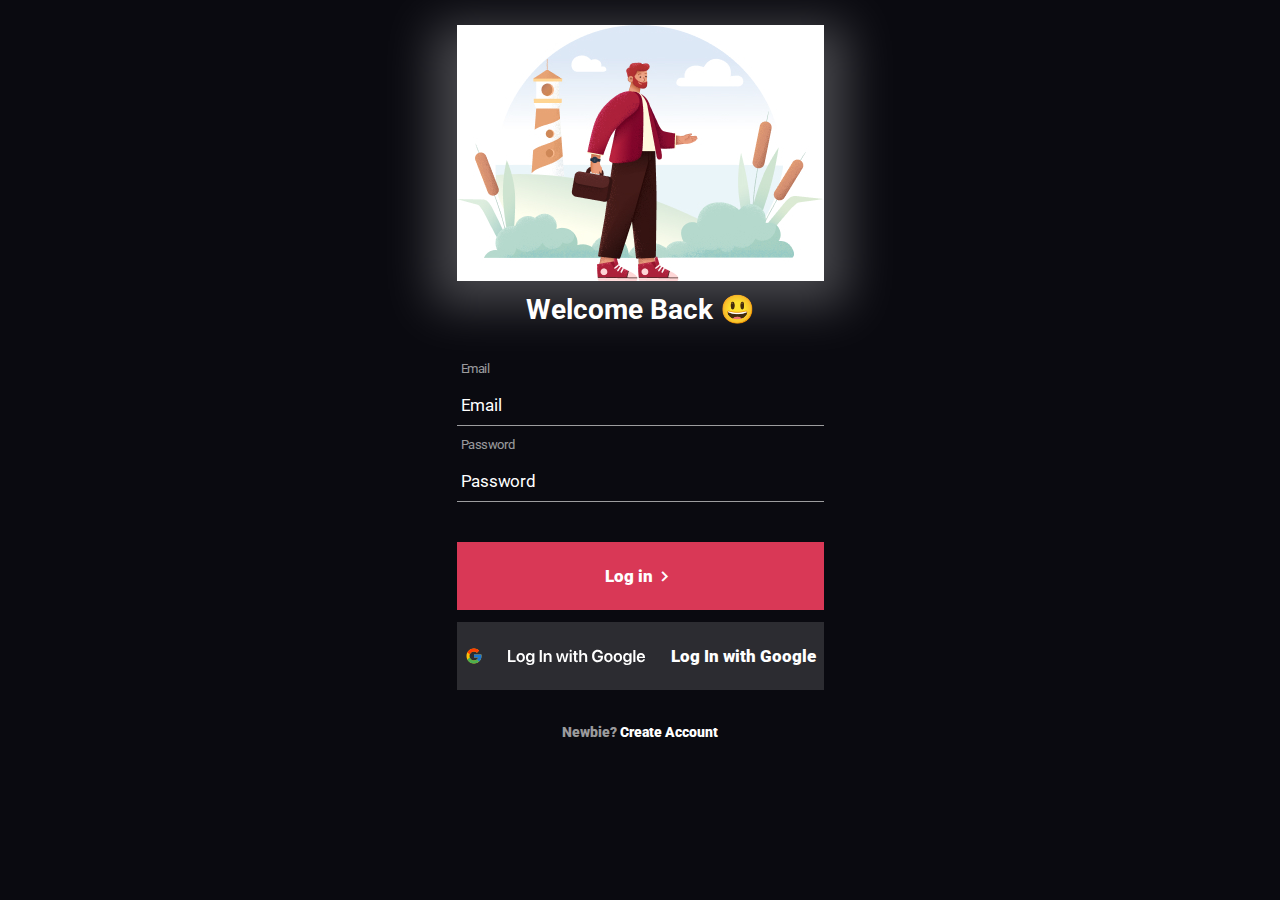
==== index.html @ 1ed59380 "Projeto-Login" ====
<!DOCTYPE html>
<html lang="en">
  <head>
    <meta charset="UTF-8" />
    <meta http-equiv="X-UA-Compatible" content="IE=edge" />
    <meta name="viewport" content="width=device-width, initial-scale=1.0" />
    <link rel="preconnect" href="https://fonts.googleapis.com" />
    <link rel="preconnect" href="https://fonts.gstatic.com" crossorigin />
    <link
      href="https://fonts.googleapis.com/css2?family=Roboto:wght@400;700;900&display=swap"
      rel="stylesheet"
    />
    <link
      href="https://unpkg.com/boxicons@2.1.2/css/boxicons.min.css"
      rel="stylesheet"
    />
    <link rel="stylesheet" href="style.css" />

    <title>Login App</title>
  </head>

  <body>
    <main>
      <div class="blur"></div>
      <img src="./img/sapiens (1) 1.jpg" alt="homem com uma mala" />
      <h1> Welcome Back 😃</h1>

      <div class="container-inputs">
        <label>Email</label>
        <input placeholder="Email" type="email" />

        <label>Password</label>
        <input placeholder="Password" type="password" />
      </div>

      <button class="btn-login">
        Log in
        <i class="bx bx-chevron-right"></i>
      </button>
      <button class="btn-google">
        <img src="./img/Frame 983.svg" alt="logo do google" />
        Log In with Google
      </button>

      <div class="container-link">
        <a href="./signup.html"
          >Newbie?
          <span> Create Account </span>
        </a>
      </div>
    </main>
  </body>
</html>
---- style.css ----
* {
    margin: 0;
    padding: 0;
    box-sizing: border-box;
    font-family: "Roboto", sans-serif;
  }
  
  body {
    display: flex;
    justify-content: center;
    background-color: #0a0a10;
  }
  
  main {
    display: flex;
    flex-direction: column;
    align-items: center;
    padding: 25px 0px;
    max-width: 414px;
    min-height: 100vh;
    gap: 12px;
    position: relative;
  }
  
  .blur {
    width: 414px;
    height: 280px;
    position: absolute;
    z-index: -1;
    background: #ffffff;
    opacity: 0.25;
    filter: blur(24px);
  }
  
  h1 {
    font-weight: 700;
    font-size: 28px;
    line-height: 33px;
    text-align: center;
    color: #ffffff;
  }
  
  .container-inputs {
    margin-top: 20px;
    display: flex;
    flex-direction: column;
    width: 100%;
  }
  
  label {
    font-weight: 400;
    font-size: 13px;
    line-height: 22px;
    letter-spacing: -0.408px;
    color: rgba(255, 255, 255, 0.6);
    margin-bottom: 4px;
    margin-left: 4px;
  }
  
  input {
    width: 100%;
    height: 42px;
    margin-bottom: 8px;
    background: transparent;
    outline: none;
    border: none;
    border-bottom: 1px solid rgba(255, 255, 255, 0.6);
  
    font-weight: 400;
    font-size: 17px;
    line-height: 20px;
    letter-spacing: -0.24px;
    color: #ffffff;
    padding-left: 4px;
  }
  
  input::placeholder {
    font-weight: 400;
    font-size: 17px;
    line-height: 20px;
    letter-spacing: -0.24px;
    color: #ffffff;
  }
  
  .btn-login {
    margin-top: 20px;
    width: 100%;
    height: 68px;
    background: #d93856;
    font-weight: 900;
    font-size: 17px;
    line-height: 2px;
    color: #ffffff;
    border: none;
  
    display: flex;
    align-items: center;
    justify-content: center;
    transition: 0.3s ease;
  }
  
  .btn-login:hover {
    cursor: pointer;
    opacity: 0.8;
  }
  
  .btn-login:active {
    opacity: 0.6;
  }
  
  i {
    font-weight: 900;
    font-size: 22px;
    line-height: 2px;
  }
  
  .btn-google {
    width: 100%;
    height: 68px;
    border: none;
    display: flex;
    align-items: center;
    justify-content: center;
    transition: 0.3s ease;
  
    background: rgba(255, 255, 255, 0.14);
    font-weight: 900;
    font-size: 17px;
    line-height: 2px;
    color: #ffffff;
    gap: 12px;
  }
  
  .btn-google:hover {
    cursor: pointer;
    opacity: 0.8;
  }
  
  .btn-google:active {
    opacity: 0.6;
  }
  
  .container-link {
    margin-top: 20px;
    position: relative;
  }
  
  a {
    font-weight: 900;
    font-size: 14px;
    line-height: 16px;
    color: rgba(255, 255, 255, 0.6);
    text-decoration: none;
  }
  
  a::after {
    content: "";
    width: 0;
    height: 2px;
    position: absolute;
    background: #d93856;
    bottom: -3px;
    left: 0;
    transition: 0.3s ease;
  }
  
  a:hover::after {
    content: "";
    width: 100%;
    height: 2px;
    position: absolute;
    background: #d93856;
    bottom: -3px;
    left: 0;
  }
  
  span {
    color: #ffffff;
  }
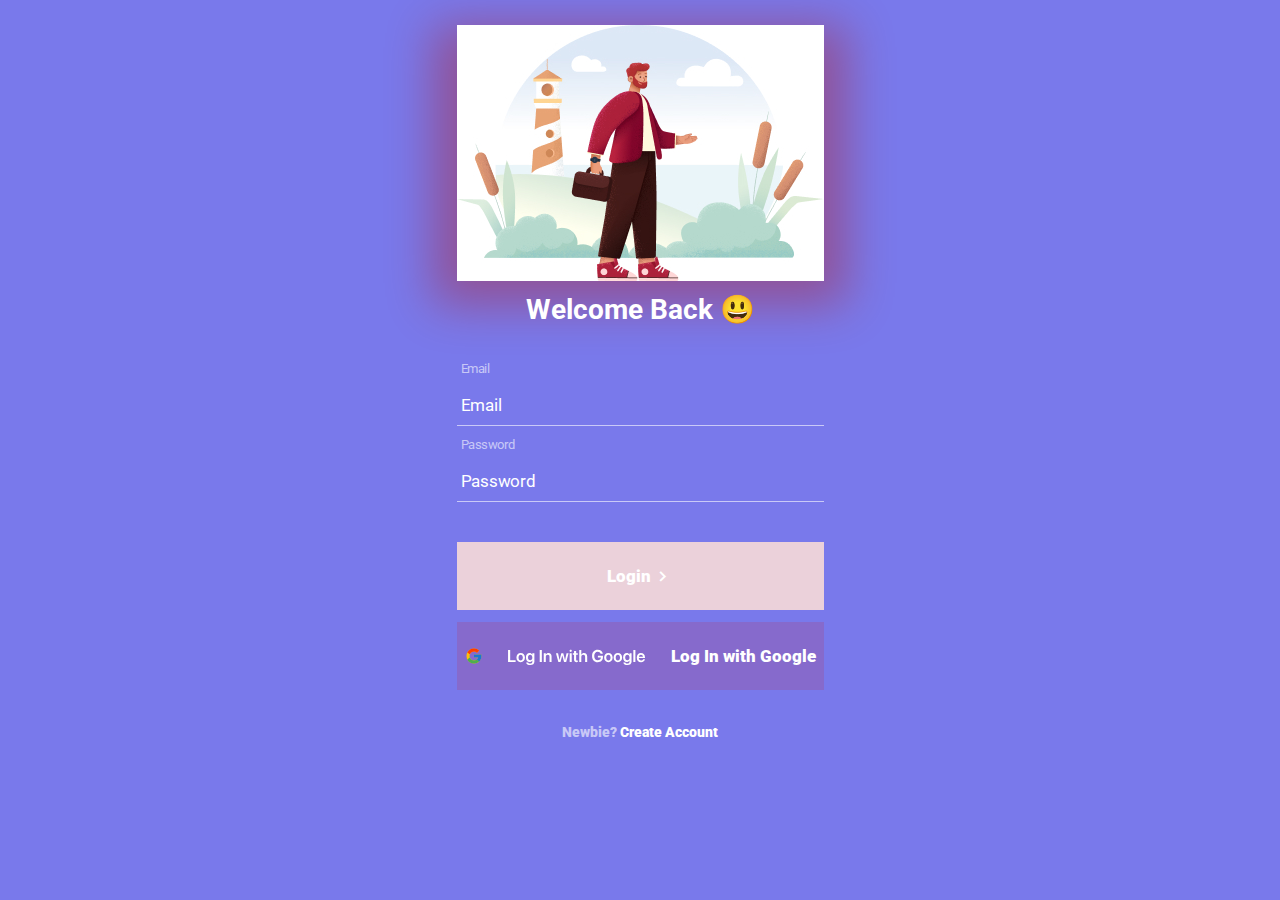
==== commit 52b4d2e8: "projeto-Login" ====
--- a/index.html
+++ b/index.html
@@ -34,7 +34,7 @@
       </div>
 
       <button class="btn-login">
-        Log in
+        Login
         <i class="bx bx-chevron-right"></i>
       </button>
       <button class="btn-google">
--- a/style.css
+++ b/style.css
@@ -8,7 +8,7 @@
   body {
     display: flex;
     justify-content: center;
-    background-color: #0a0a10;
+    background-color: #7979eb;
   }
   
   main {
@@ -27,8 +27,8 @@
     height: 280px;
     position: absolute;
     z-index: -1;
-    background: #ffffff;
-    opacity: 0.25;
+    background: #b41515;
+    opacity: 0.40;
     filter: blur(24px);
   }
   
@@ -72,6 +72,7 @@
     letter-spacing: -0.24px;
     color: #ffffff;
     padding-left: 4px;
+    cursor: pointer;
   }
   
   input::placeholder {
@@ -80,13 +81,14 @@
     line-height: 20px;
     letter-spacing: -0.24px;
     color: #ffffff;
+    cursor: pointer;
   }
   
   .btn-login {
     margin-top: 20px;
     width: 100%;
     height: 68px;
-    background: #d93856;
+    background: #ebd1da;
     font-weight: 900;
     font-size: 17px;
     line-height: 2px;
@@ -101,7 +103,7 @@
   
   .btn-login:hover {
     cursor: pointer;
-    opacity: 0.8;
+    opacity: 0.9;
   }
   
   .btn-login:active {
@@ -123,7 +125,7 @@
     justify-content: center;
     transition: 0.3s ease;
   
-    background: rgba(255, 255, 255, 0.14);
+    background: rgba(219, 19, 19, 0.14);
     font-weight: 900;
     font-size: 17px;
     line-height: 2px;
